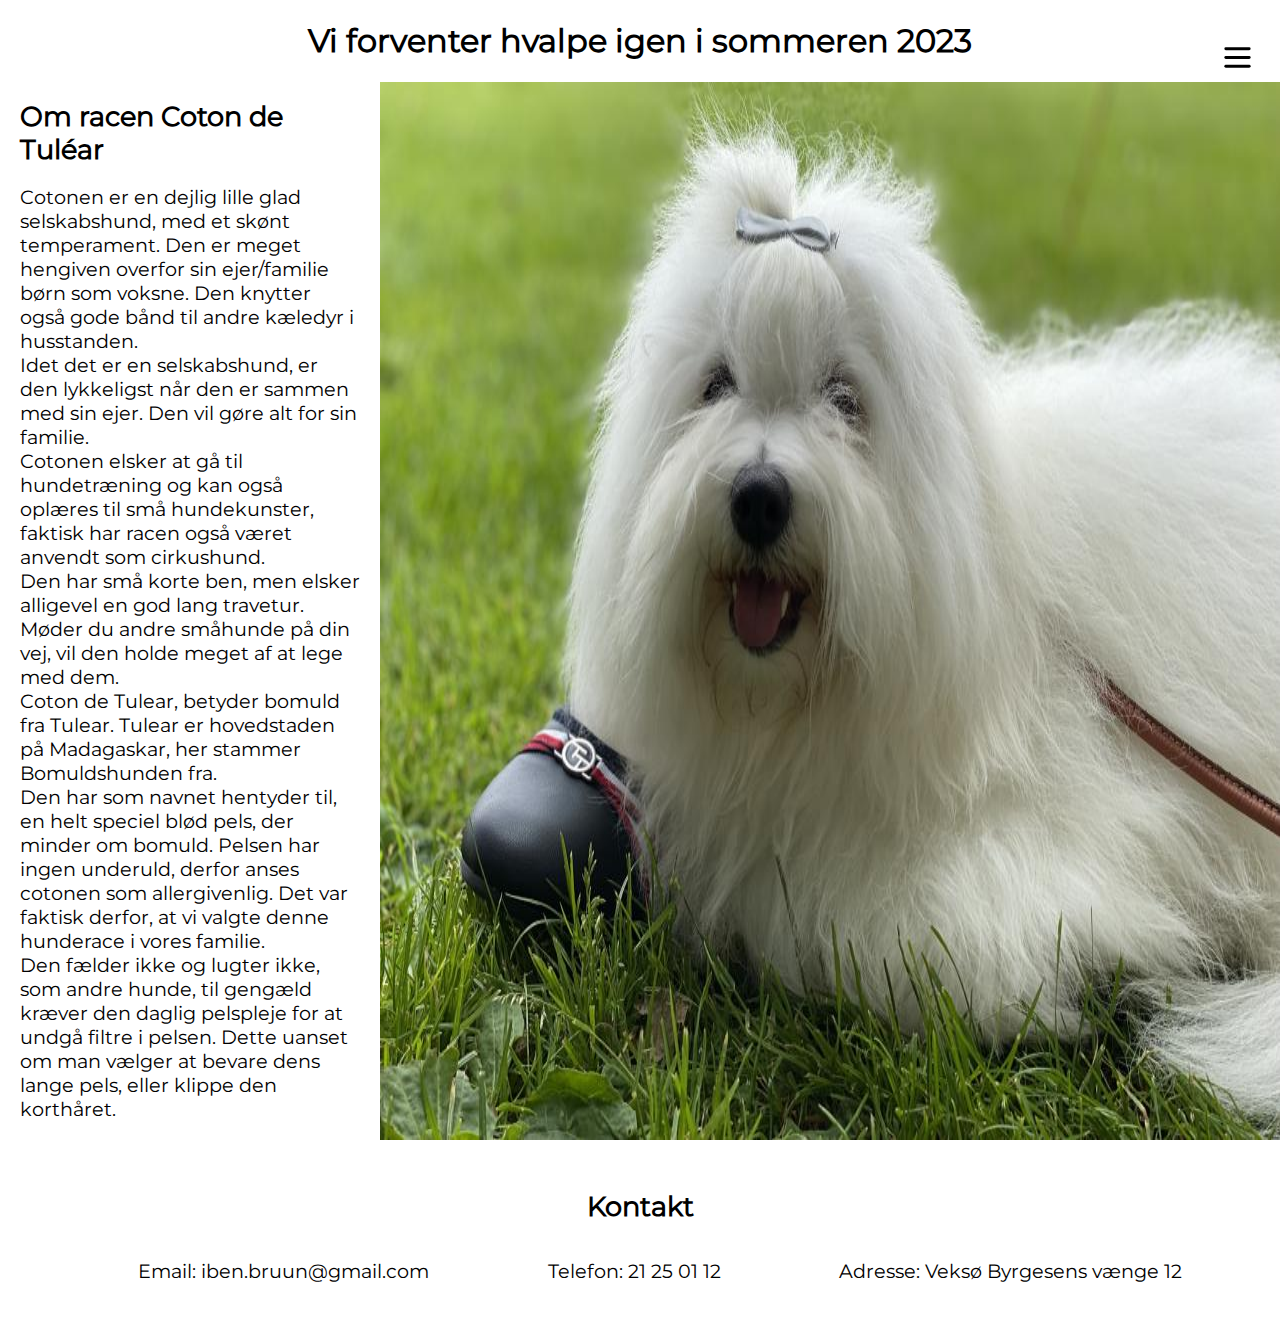
==== om-racen.html @ 96450599 "Fixed navbar" ====
<!DOCTYPE html>
<html lang="en">

<head>
    <meta charset="UTF-8">
    <meta http-equiv="X-UA-Compatible" content="IE=edge">
    <meta name="viewport" content="width=device-width, initial-scale=1.0">
    <title>Document</title>
    <link rel="stylesheet" href="styles.css">
</head>

<body>
    <header>


        <!-- burger svg -->
        <svg id="menu" viewBox="0 0 24 24" fill="none" xmlns="http://www.w3.org/2000/svg">
            <path d="M4 18L20 18" stroke="#000000" stroke-width="2" stroke-linecap="round" />
            <path d="M4 12L20 12" stroke="#000000" stroke-width="2" stroke-linecap="round" />
            <path d="M4 6L20 6" stroke="#000000" stroke-width="2" stroke-linecap="round" />
        </svg>
        <input type="checkbox" id="nav-toggle">
        <nav class="top-nav">

            <div>

                <!-- Logo no background svg -->
                <a href="index.html"><svg xmlns="http://www.w3.org/2000/svg" version="1.1"
                        xmlns:xlink="http://www.w3.org/1999/xlink" xmlns:svgjs="http://svgjs.dev/svgjs"
                        viewBox="0 0 1000 848">
                        <g transform="matrix(1,0,0,1,0.18654491443038523,0.3433218671902978)"><svg viewBox="0 0 291 247"
                                data-background-color="#ffadad" preserveAspectRatio="xMidYMid meet" height="848"
                                width="1000" xmlns="http://www.w3.org/2000/svg"
                                xmlns:xlink="http://www.w3.org/1999/xlink">
                                <g id="tight-bounds"
                                    transform="matrix(1,0,0,1,-0.05428457009924159,-0.09999940896702242)">
                                    <svg viewBox="0 0 291.10856453558506 247.2" height="247.2"
                                        width="291.10856453558506">
                                        <g><svg viewBox="0 0 291.10856453558506 247.2" height="247.2"
                                                width="291.10856453558506">
                                                <g><svg viewBox="0 0 291.10856453558506 247.2" height="247.2"
                                                        width="291.10856453558506">
                                                        <g id="textblocktransform"><svg
                                                                viewBox="0 0 291.10856453558506 247.2" height="247.2"
                                                                width="291.10856453558506" id="textblock">
                                                                <g><svg viewBox="0 0 291.10856453558506 247.2"
                                                                        height="247.2" width="291.10856453558506">
                                                                        <g transform="matrix(1,0,0,1,0,0)"><svg
                                                                                width="291.10856453558506"
                                                                                viewBox="1.7999999523162842 -34.79999923706055 195.9499969482422 159.5500030517578"
                                                                                height="247.2"
                                                                                data-palette-color="#614a4a"><svg></svg><svg></svg><svg></svg><svg></svg>
                                                                                <g class="undefined-text-0"
                                                                                    data-fill-palette-color="primary"
                                                                                    id="text-0">
                                                                                    <path
                                                                                        xmlns="http://www.w3.org/2000/svg"
                                                                                        d="M24.35-34.45c1.167 0.133 1.75 0.733 1.75 1.8v0c0 0.6-0.167 1.057-0.5 1.37-0.333 0.32-0.8 0.463-1.4 0.43v0c-3.033-0.233-5.75-0.367-8.15-0.4v0c-0.267 3.1-0.483 7.583-0.65 13.45v0l-0.05 1.05c-0.233 6.8-0.35 11.85-0.35 15.15v0c0 0.767-0.157 1.31-0.47 1.63-0.32 0.313-0.847 0.47-1.58 0.47v0c-0.767 0-1.3-0.183-1.6-0.55-0.3-0.367-0.45-1.033-0.45-2v0c0-1.033 0.05-2.877 0.15-5.53 0.1-2.647 0.183-4.72 0.25-6.22v0l0.15-2.9 0.7-14.55c-2.567 0.067-5.367 0.25-8.4 0.55v0c-0.6 0.067-1.073-0.06-1.42-0.38-0.353-0.313-0.53-0.787-0.53-1.42v0c0-1.033 0.5-1.6 1.5-1.7v0c3.667-0.4 7.367-0.6 11.1-0.6v0c4.633 0 7.95 0.117 9.95 0.35zM54.65-3.25c0.467 0.067 0.817 0.2 1.05 0.4 0.233 0.2 0.35 0.567 0.35 1.1v0c0 0.5-0.123 0.9-0.37 1.2-0.253 0.3-0.597 0.45-1.03 0.45v0c-1.367 0-2.373-0.217-3.02-0.65-0.653-0.433-1.213-1.25-1.68-2.45v0c-1.5 2.433-4.167 3.65-8 3.65v0c-2.7 0-4.883-0.6-6.55-1.8-1.667-1.2-2.857-2.727-3.57-4.58-0.72-1.847-1.08-3.803-1.08-5.87v0c0-2.233 0.45-4.333 1.35-6.3 0.9-1.967 2.227-3.55 3.98-4.75 1.747-1.2 3.837-1.8 6.27-1.8v0c1.667 0 3.117 0.333 4.35 1 1.233 0.667 2.2 1.6 2.9 2.8v0l0.2-1.65c0.067-1.233 0.633-1.85 1.7-1.85v0c0.667 0 1.177 0.157 1.53 0.47 0.347 0.32 0.487 0.697 0.42 1.13v0l-0.15 1.25c-0.233 1.4-0.4 2.85-0.5 4.35v0c-0.1 1.267-0.15 2.967-0.15 5.1v0 3.45c0 1.433 0.043 2.49 0.13 3.17 0.08 0.687 0.253 1.213 0.52 1.58 0.267 0.367 0.717 0.567 1.35 0.6zM48.85-8.65c0.033-1.567 0.05-3.583 0.05-6.05v0c0-1.633-0.35-2.96-1.05-3.98-0.7-1.013-1.55-1.737-2.55-2.17-1-0.433-1.95-0.65-2.85-0.65v0c-1.767 0-3.24 0.5-4.42 1.5-1.187 1-2.053 2.25-2.6 3.75-0.553 1.5-0.83 2.983-0.83 4.45v0c0 2.333 0.577 4.423 1.73 6.27 1.147 1.853 3.037 2.78 5.67 2.78v0c1.967 0 3.593-0.51 4.88-1.53 1.28-1.013 1.937-2.47 1.97-4.37zM74.9-25.45c5.633 0 8.45 3.983 8.45 11.95v0 11.7c0 1.167-0.617 1.75-1.85 1.75v0c-1.333 0-2-0.567-2-1.7v0-11.8c0-2.933-0.333-5.093-1-6.48-0.667-1.38-1.867-2.07-3.6-2.07v0c-1.833 0-3.333 0.7-4.5 2.1-1.167 1.4-1.983 3.233-2.45 5.5v0c-0.3 1.533-0.45 3.417-0.45 5.65v0l0.05 7.4c0 0.467-0.167 0.823-0.5 1.07-0.333 0.253-0.783 0.38-1.35 0.38v0c-0.633 0-1.117-0.133-1.45-0.4-0.333-0.267-0.5-0.617-0.5-1.05v0c0-2.967-0.067-6.583-0.2-10.85v0c-0.1-2.467-0.15-4.65-0.15-6.55v0c0-0.833-0.09-1.493-0.27-1.98-0.187-0.48-0.547-1.153-1.08-2.02v0c-0.133-0.2-0.2-0.433-0.2-0.7v0c0-0.4 0.223-0.777 0.67-1.13 0.453-0.347 0.897-0.52 1.33-0.52v0c0.433 0 0.883 0.317 1.35 0.95v0c0.367 0.533 0.707 1.173 1.02 1.92 0.32 0.753 0.48 1.463 0.48 2.13v0 0.55c0.6-1.667 1.567-3.05 2.9-4.15 1.333-1.1 3.1-1.65 5.3-1.65zM104.5-8.15c0.6 0 1.027 0.14 1.28 0.42 0.247 0.287 0.37 0.797 0.37 1.53v0c0 1.733-0.573 3.2-1.72 4.4-1.153 1.2-2.63 1.8-4.43 1.8v0c-2.5 0-4.29-1.1-5.37-3.3-1.087-2.2-1.63-5.617-1.63-10.25v0c0-1.733 0.083-3.717 0.25-5.95v0c-0.367-0.033-1.4-0.117-3.1-0.25v0c-1-0.1-1.5-0.65-1.5-1.65v0c0-1 0.483-1.5 1.45-1.5v0c0.267 0 0.833 0.033 1.7 0.1v0c0.733 0.067 1.3 0.1 1.7 0.1v0c0.233-2.467 0.633-5.567 1.2-9.3v0c0.067-0.5 0.243-0.877 0.53-1.13 0.28-0.247 0.737-0.37 1.37-0.37v0c0.633 0 1.133 0.167 1.5 0.5 0.367 0.333 0.517 0.75 0.45 1.25v0l-0.25 1.65c-0.5 3.867-0.817 6.4-0.95 7.6v0l4 0.1c0.5 0 0.877 0.1 1.13 0.3 0.247 0.2 0.37 0.55 0.37 1.05v0c0 0.633-0.123 1.057-0.37 1.27-0.253 0.22-0.73 0.347-1.43 0.38v0c-1.033 0.033-2.367 0.05-4 0.05v0c-0.167 2.1-0.25 4.033-0.25 5.8v0c0 3.233 0.26 5.767 0.78 7.6 0.513 1.833 1.453 2.75 2.82 2.75v0c0.733 0 1.317-0.283 1.75-0.85 0.433-0.567 0.683-1.417 0.75-2.55v0c0.033-0.533 0.143-0.927 0.33-1.18 0.18-0.247 0.603-0.37 1.27-0.37zM124.7 0.2c-2.733 0-5.09-0.593-7.07-1.78-1.987-1.18-3.487-2.747-4.5-4.7-1.02-1.947-1.53-4.07-1.53-6.37v0c0-2.367 0.533-4.543 1.6-6.53 1.067-1.98 2.583-3.553 4.55-4.72 1.967-1.167 4.233-1.75 6.8-1.75v0c2.267 0 4.3 0.457 6.1 1.37 1.8 0.92 3.2 2.197 4.2 3.83 1 1.633 1.5 3.5 1.5 5.6v0c0 1-0.117 1.707-0.35 2.12-0.233 0.42-0.817 0.647-1.75 0.68v0l-19.05 0.4c0 1.267 0.383 2.567 1.15 3.9 0.767 1.333 1.86 2.45 3.28 3.35 1.413 0.9 3.053 1.35 4.92 1.35v0c1.4 0 2.6-0.21 3.6-0.63 1-0.413 1.783-0.887 2.35-1.42 0.567-0.533 1.25-1.283 2.05-2.25v0c0.233-0.3 0.6-0.45 1.1-0.45v0c0.433 0 0.843 0.167 1.23 0.5 0.38 0.333 0.57 0.717 0.57 1.15v0c0 0.333-0.133 0.683-0.4 1.05v0c-1.067 1.467-2.357 2.717-3.87 3.75-1.52 1.033-3.68 1.55-6.48 1.55zM115.2-14.65l17.4-0.45c0.333 0 0.5-0.233 0.5-0.7v0c0-2-0.8-3.627-2.4-4.88-1.6-1.247-3.617-1.87-6.05-1.87v0c-1.833 0-3.467 0.467-4.9 1.4-1.433 0.933-2.55 2.033-3.35 3.3-0.8 1.267-1.2 2.333-1.2 3.2z"
                                                                                        fill="#614a4a"
                                                                                        fill-rule="nonzero"
                                                                                        stroke="none" stroke-width="1"
                                                                                        stroke-linecap="butt"
                                                                                        stroke-linejoin="miter"
                                                                                        stroke-miterlimit="10"
                                                                                        stroke-dasharray=""
                                                                                        stroke-dashoffset="0"
                                                                                        font-family="none"
                                                                                        font-weight="none"
                                                                                        font-size="none"
                                                                                        text-anchor="none"
                                                                                        style="mix-blend-mode: normal"
                                                                                        data-fill-palette-color="primary"
                                                                                        opacity="1"></path>
                                                                                    <path
                                                                                        xmlns="http://www.w3.org/2000/svg"
                                                                                        d="M2.15 39.6c0-0.533 0.143-0.977 0.43-1.33 0.28-0.347 0.72-0.503 1.32-0.47v0h0.7c0.467-4.633 0.7-9.783 0.7-15.45v0c0-4.567-0.033-8.183-0.1-10.85v0l-0.55 0.15c-0.4 0.067-0.74-0.017-1.02-0.25-0.287-0.233-0.43-0.6-0.43-1.1v0c0-0.533 0.177-0.977 0.53-1.33 0.347-0.347 0.953-0.703 1.82-1.07v0c2.833-1.2 5.933-1.8 9.3-1.8v0c2.5 0 4.767 0.383 6.8 1.15 2.033 0.767 3.643 1.873 4.83 3.32 1.18 1.453 1.77 3.18 1.77 5.18v0c0 2.067-0.84 3.833-2.52 5.3-1.687 1.467-3.863 2.383-6.53 2.75v0c2.633 0.433 4.717 1.44 6.25 3.02 1.533 1.587 2.3 3.363 2.3 5.33v0c0 2.1-0.617 3.873-1.85 5.32-1.233 1.453-2.883 2.52-4.95 3.2-2.067 0.687-4.317 0.98-6.75 0.88v0l-3.5-0.15-2.6-0.05c-0.233 0.833-0.817 1.25-1.75 1.25v0c-1.1 0-1.767-0.467-2-1.4v0l-0.65-0.05c-1.033-0.067-1.55-0.583-1.55-1.55zM8.35 38c2.533 0.067 4.417 0.1 5.65 0.1v0c3.3 0 5.783-0.467 7.45-1.4 1.667-0.933 2.5-2.45 2.5-4.55v0c0-2.333-0.967-3.993-2.9-4.98-1.933-0.98-4.65-1.553-8.15-1.72v0c-0.733-0.033-1.307-0.16-1.72-0.38-0.42-0.213-0.63-0.67-0.63-1.37v0c0-0.7 0.21-1.167 0.63-1.4 0.413-0.233 0.953-0.367 1.62-0.4v0c2.2-0.133 4.083-0.333 5.65-0.6 1.567-0.267 2.95-0.833 4.15-1.7 1.2-0.867 1.8-2.15 1.8-3.85v0c0-2.067-0.857-3.633-2.57-4.7-1.72-1.067-4.047-1.6-6.98-1.6v0c-0.867 0-1.85 0.067-2.95 0.2-1.1 0.133-2.05 0.317-2.85 0.55v0c0.067 3.1 0.1 7.133 0.1 12.1v0c0 5.267-0.267 10.5-0.8 15.7zM46.35 15.75c2.133 0 3.8 0.673 5 2.02 1.2 1.353 1.8 2.997 1.8 4.93v0c0 1.833-0.55 3.273-1.65 4.32-1.1 1.053-2.517 1.58-4.25 1.58v0c-0.667 0-1.14-0.1-1.42-0.3-0.287-0.2-0.43-0.567-0.43-1.1v0c0-0.867 0.417-1.317 1.25-1.35v0c2.167-0.2 3.25-1.267 3.25-3.2v0c0-1.033-0.283-1.917-0.85-2.65-0.567-0.733-1.483-1.1-2.75-1.1v0c-1.333 0-2.49 0.567-3.47 1.7-0.987 1.133-1.763 2.54-2.33 4.22-0.567 1.687-0.9 3.347-1 4.98v0c-0.2 3.067-0.3 5.967-0.3 8.7v0c0 1.367-0.123 2.267-0.37 2.7-0.253 0.433-0.747 0.65-1.48 0.65v0c-0.733 0-1.24-0.177-1.52-0.53-0.287-0.347-0.43-0.953-0.43-1.82v0l-0.05-9.55c0-2.2-0.167-5.1-0.5-8.7v0c-0.2-2.1-0.317-3.6-0.35-4.5v0c-0.033-0.533 0.117-0.943 0.45-1.23 0.333-0.28 0.8-0.42 1.4-0.42v0c1.033 0 1.583 0.5 1.65 1.5v0c0.2 2.1 0.317 4.15 0.35 6.15v0c0.567-2.2 1.55-3.917 2.95-5.15 1.4-1.233 3.083-1.85 5.05-1.85zM79.1 35.95c0 0.633 0.077 1.167 0.23 1.6 0.147 0.433 0.337 0.84 0.57 1.22 0.233 0.387 0.35 0.647 0.35 0.78v0c0 0.367-0.183 0.717-0.55 1.05-0.367 0.333-0.717 0.5-1.05 0.5v0c-0.667 0-1.257-0.417-1.77-1.25-0.52-0.833-0.78-1.633-0.78-2.4v0-0.7c-0.7 1.533-1.773 2.7-3.22 3.5-1.453 0.8-3.113 1.2-4.98 1.2v0c-2.833 0-4.95-0.967-6.35-2.9-1.4-1.933-2.1-4.75-2.1-8.45v0-12.35c0-0.433 0.177-0.783 0.53-1.05 0.347-0.267 0.787-0.4 1.32-0.4v0c0.567 0 1.033 0.133 1.4 0.4 0.367 0.267 0.55 0.617 0.55 1.05v0 12.45c0 2.8 0.4 4.85 1.2 6.15 0.8 1.3 2.083 1.95 3.85 1.95v0c4.5 0 6.75-4.083 6.75-12.25v0-8.35c0-0.533 0.167-0.95 0.5-1.25 0.333-0.3 0.783-0.45 1.35-0.45v0c0.6 0 1.083 0.15 1.45 0.45 0.367 0.3 0.55 0.717 0.55 1.25v0zM106.45 35.95c0 0.633 0.073 1.167 0.22 1.6 0.153 0.433 0.347 0.84 0.58 1.22 0.233 0.387 0.35 0.647 0.35 0.78v0c0 0.367-0.183 0.717-0.55 1.05-0.367 0.333-0.717 0.5-1.05 0.5v0c-0.667 0-1.26-0.417-1.78-1.25-0.513-0.833-0.77-1.633-0.77-2.4v0-0.7c-0.7 1.533-1.777 2.7-3.23 3.5-1.447 0.8-3.103 1.2-4.97 1.2v0c-2.833 0-4.95-0.967-6.35-2.9-1.4-1.933-2.1-4.75-2.1-8.45v0-12.35c0-0.433 0.177-0.783 0.53-1.05 0.347-0.267 0.787-0.4 1.32-0.4v0c0.567 0 1.033 0.133 1.4 0.4 0.367 0.267 0.55 0.617 0.55 1.05v0 12.45c0 2.8 0.4 4.85 1.2 6.15 0.8 1.3 2.083 1.95 3.85 1.95v0c4.5 0 6.75-4.083 6.75-12.25v0-8.35c0-0.533 0.167-0.95 0.5-1.25 0.333-0.3 0.783-0.45 1.35-0.45v0c0.6 0 1.083 0.15 1.45 0.45 0.367 0.3 0.55 0.717 0.55 1.25v0zM126.75 16c5.633 0 8.45 3.983 8.45 11.95v0 11.7c0 1.167-0.617 1.75-1.85 1.75v0c-1.333 0-2-0.567-2-1.7v0-11.8c0-2.933-0.333-5.093-1-6.48-0.667-1.38-1.867-2.07-3.6-2.07v0c-1.833 0-3.333 0.7-4.5 2.1-1.167 1.4-1.983 3.233-2.45 5.5v0c-0.3 1.533-0.45 3.417-0.45 5.65v0l0.05 7.4c0 0.467-0.167 0.823-0.5 1.07-0.333 0.253-0.783 0.38-1.35 0.38v0c-0.633 0-1.117-0.133-1.45-0.4-0.333-0.267-0.5-0.617-0.5-1.05v0c0-2.967-0.067-6.583-0.2-10.85v0c-0.1-2.467-0.15-4.65-0.15-6.55v0c0-0.833-0.093-1.493-0.28-1.98-0.18-0.48-0.537-1.153-1.07-2.02v0c-0.133-0.2-0.2-0.433-0.2-0.7v0c0-0.4 0.227-0.777 0.68-1.13 0.447-0.347 0.887-0.52 1.32-0.52v0c0.433 0 0.883 0.317 1.35 0.95v0c0.367 0.533 0.707 1.173 1.02 1.92 0.32 0.753 0.48 1.463 0.48 2.13v0 0.55c0.6-1.667 1.567-3.05 2.9-4.15 1.333-1.1 3.1-1.65 5.3-1.65zM144 17.55c-0.433 0-0.79-0.11-1.07-0.33-0.287-0.213-0.43-0.503-0.43-0.87v0c0-1.7 0.017-3.05 0.05-4.05v0l0.05-5.6c0-0.267 0.143-0.493 0.43-0.68 0.28-0.18 0.637-0.27 1.07-0.27v0c0.467 0 0.843 0.09 1.13 0.27 0.28 0.187 0.42 0.413 0.42 0.68v0l-0.05 9.75c0 0.333-0.15 0.6-0.45 0.8-0.3 0.2-0.683 0.3-1.15 0.3zM161.85 41.7c-2.267 0-4.2-0.56-5.8-1.68-1.6-1.113-2.85-2.537-3.75-4.27v0c-0.233-0.467-0.35-0.783-0.35-0.95v0c0-0.467 0.21-0.877 0.63-1.23 0.413-0.347 0.87-0.52 1.37-0.52v0c0.333 0 0.593 0.09 0.78 0.27 0.18 0.187 0.437 0.513 0.77 0.98v0c0.833 1.267 1.717 2.273 2.65 3.02 0.933 0.753 2.167 1.13 3.7 1.13v0c1.433 0 2.627-0.35 3.58-1.05 0.947-0.7 1.42-1.583 1.42-2.65v0c0-0.767-0.257-1.417-0.77-1.95-0.52-0.533-1.153-0.967-1.9-1.3-0.753-0.333-1.83-0.75-3.23-1.25v0c-1.767-0.633-3.19-1.21-4.27-1.73-1.087-0.513-2.013-1.247-2.78-2.2-0.767-0.947-1.15-2.153-1.15-3.62v0c0-1.3 0.36-2.51 1.08-3.63 0.713-1.113 1.737-2.003 3.07-2.67 1.333-0.667 2.867-1 4.6-1v0c1.733 0 3.267 0.333 4.6 1 1.333 0.667 2.367 1.55 3.1 2.65 0.733 1.1 1.1 2.317 1.1 3.65v0c0 0.667-0.123 1.15-0.37 1.45-0.253 0.3-0.697 0.45-1.33 0.45v0c-0.667 0-1.107-0.127-1.32-0.38-0.22-0.247-0.347-0.57-0.38-0.97v0c-0.133-1.567-0.683-2.727-1.65-3.48-0.967-0.747-2.217-1.12-3.75-1.12v0c-1.8 0-3.073 0.423-3.82 1.27-0.753 0.853-1.13 1.763-1.13 2.73v0c0 1.133 0.493 2.007 1.48 2.62 0.98 0.62 2.503 1.297 4.57 2.03v0c1.767 0.633 3.183 1.217 4.25 1.75 1.067 0.533 1.977 1.267 2.73 2.2 0.747 0.933 1.12 2.1 1.12 3.5v0c0 2.167-0.85 3.867-2.55 5.1-1.7 1.233-3.8 1.85-6.3 1.85z"
                                                                                        fill="#614a4a"
                                                                                        fill-rule="nonzero"
                                                                                        stroke="none" stroke-width="1"
                                                                                        stroke-linecap="butt"
                                                                                        stroke-linejoin="miter"
                                                                                        stroke-miterlimit="10"
                                                                                        stroke-dasharray=""
                                                                                        stroke-dashoffset="0"
                                                                                        font-family="none"
                                                                                        font-weight="none"
                                                                                        font-size="none"
                                                                                        text-anchor="none"
                                                                                        style="mix-blend-mode: normal"
                                                                                        data-fill-palette-color="primary"
                                                                                        opacity="1"></path>
                                                                                    <path
                                                                                        xmlns="http://www.w3.org/2000/svg"
                                                                                        d="M14.6 82.85c-2.433 0-4.517-0.493-6.25-1.48-1.733-0.98-3.043-2.297-3.93-3.95-0.88-1.647-1.32-3.437-1.32-5.37v0c0-0.6 0.143-1.067 0.43-1.4 0.28-0.333 0.77-0.5 1.47-0.5v0c1.3 0 1.95 0.55 1.95 1.65v0c0 1.567 0.35 2.917 1.05 4.05 0.7 1.133 1.633 2 2.8 2.6 1.167 0.6 2.433 0.9 3.8 0.9v0c2 0 3.643-0.467 4.93-1.4 1.28-0.933 1.92-2.283 1.92-4.05v0c0-1.3-0.35-2.377-1.05-3.23-0.7-0.847-1.617-1.53-2.75-2.05-1.133-0.513-2.583-1.037-4.35-1.57v0c-1.9-0.533-3.517-1.093-4.85-1.68-1.333-0.58-2.573-1.52-3.72-2.82-1.153-1.3-1.73-3.017-1.73-5.15v0c0-1.9 0.5-3.6 1.5-5.1 1-1.5 2.333-2.667 4-3.5 1.667-0.833 3.5-1.25 5.5-1.25v0c2.067 0 3.943 0.45 5.63 1.35 1.68 0.9 2.997 2.083 3.95 3.55 0.947 1.467 1.42 3.017 1.42 4.65v0c0 0.733-0.14 1.25-0.42 1.55-0.287 0.3-0.763 0.45-1.43 0.45v0c-0.767 0-1.283-0.15-1.55-0.45-0.267-0.3-0.4-0.717-0.4-1.25v0c0-1.767-0.667-3.267-2-4.5-1.333-1.233-3.067-1.85-5.2-1.85v0c-2.133 0-3.857 0.607-5.17 1.82-1.32 1.22-1.98 2.747-1.98 4.58v0c0 1.233 0.36 2.24 1.08 3.02 0.713 0.787 1.613 1.397 2.7 1.83 1.08 0.433 2.62 0.95 4.62 1.55v0c1.7 0.533 3.243 1.123 4.63 1.77 1.38 0.653 2.62 1.663 3.72 3.03 1.1 1.367 1.65 3.1 1.65 5.2v0c0 1.8-0.457 3.383-1.37 4.75-0.92 1.367-2.187 2.417-3.8 3.15-1.62 0.733-3.447 1.1-5.48 1.1zM56.15 57.35c2.967 0 5.05 0.983 6.25 2.95 1.2 1.967 1.8 4.717 1.8 8.25v0c0 5.6-0.017 9.85-0.05 12.75v0c0 0.467-0.16 0.85-0.48 1.15-0.313 0.3-0.753 0.45-1.32 0.45v0c-0.6 0-1.057-0.15-1.37-0.45-0.32-0.3-0.48-0.717-0.48-1.25v0-12.35c0-3-0.323-5.167-0.97-6.5-0.653-1.333-1.863-2-3.63-2v0c-1.667 0-2.9 0.933-3.7 2.8-0.8 1.867-1.217 4.067-1.25 6.6v0 3.85 7.6c0 1.067-0.617 1.6-1.85 1.6v0c-1.3 0-1.95-0.567-1.95-1.7v0l0.05-9.05v-2.3c-0.033-2.367-0.507-4.493-1.42-6.38-0.92-1.88-2.18-2.82-3.78-2.82v0c-1.233 0-2.257 0.607-3.07 1.82-0.82 1.22-1.497 3.163-2.03 5.83v0c-0.3 1.6-0.45 3.917-0.45 6.95v0 3.3 2.9c0 0.467-0.183 0.823-0.55 1.07-0.367 0.253-0.8 0.38-1.3 0.38v0c-0.567-0.033-1.007-0.177-1.32-0.43-0.32-0.247-0.48-0.603-0.48-1.07v0c0-3.367-0.033-8.75-0.1-16.15v0-1.9c-0.033-0.833-0.133-1.433-0.3-1.8-0.167-0.367-0.4-0.7-0.7-1v0c-0.067-0.067-0.173-0.167-0.32-0.3-0.153-0.133-0.23-0.3-0.23-0.5v0c0-0.5 0.183-0.917 0.55-1.25 0.367-0.333 0.783-0.5 1.25-0.5v0c0.233 0 0.51 0.123 0.83 0.37 0.313 0.253 0.587 0.547 0.82 0.88v0c0.367 0.5 0.627 1 0.78 1.5 0.147 0.5 0.22 1.1 0.22 1.8v0 0.85c0.567-1.9 1.417-3.343 2.55-4.33 1.133-0.98 2.483-1.47 4.05-1.47v0c3.433 0 5.683 1.933 6.75 5.8v0c0.5-1.933 1.367-3.41 2.6-4.43 1.233-1.013 2.767-1.52 4.6-1.52zM90.95 77.4c0 0.633 0.073 1.167 0.22 1.6 0.153 0.433 0.347 0.84 0.58 1.22 0.233 0.387 0.35 0.647 0.35 0.78v0c0 0.367-0.183 0.717-0.55 1.05-0.367 0.333-0.717 0.5-1.05 0.5v0c-0.667 0-1.26-0.417-1.78-1.25-0.513-0.833-0.77-1.633-0.77-2.4v0-0.7c-0.7 1.533-1.777 2.7-3.23 3.5-1.447 0.8-3.103 1.2-4.97 1.2v0c-2.833 0-4.95-0.967-6.35-2.9-1.4-1.933-2.1-4.75-2.1-8.45v0-12.35c0-0.433 0.177-0.783 0.53-1.05 0.347-0.267 0.787-0.4 1.32-0.4v0c0.567 0 1.033 0.133 1.4 0.4 0.367 0.267 0.55 0.617 0.55 1.05v0 12.45c0 2.8 0.4 4.85 1.2 6.15 0.8 1.3 2.083 1.95 3.85 1.95v0c4.5 0 6.75-4.083 6.75-12.25v0-8.35c0-0.533 0.167-0.95 0.5-1.25 0.333-0.3 0.783-0.45 1.35-0.45v0c0.6 0 1.083 0.15 1.45 0.45 0.367 0.3 0.55 0.717 0.55 1.25v0zM101.95 83.15c-0.533 0-0.983-0.133-1.35-0.4-0.367-0.267-0.55-0.6-0.55-1v0-35.35c0-0.533 0.167-0.95 0.5-1.25 0.333-0.3 0.8-0.45 1.4-0.45v0c0.6 0 1.077 0.143 1.43 0.43 0.347 0.28 0.52 0.703 0.52 1.27v0l-0.1 17.7 3.65-2.05c5.033-2.833 8.367-4.75 10-5.75v0c0.5-0.3 0.883-0.45 1.15-0.45v0c0.467 0 0.873 0.24 1.22 0.72 0.353 0.487 0.53 1.013 0.53 1.58v0c0 0.367-0.367 0.767-1.1 1.2v0l-15.4 9.15 15.6 11.1c0.333 0.267 0.5 0.633 0.5 1.1v0c0 0.5-0.21 0.957-0.63 1.37-0.413 0.42-0.837 0.63-1.27 0.63v0c-0.4 0-0.9-0.183-1.5-0.55v0l-5.15-3.6c-2.433-1.8-4.95-3.583-7.55-5.35v0l-0.05 8.5c0 0.433-0.177 0.783-0.53 1.05-0.347 0.267-0.787 0.4-1.32 0.4zM128.5 83.15c-0.533 0-0.983-0.133-1.35-0.4-0.367-0.267-0.55-0.6-0.55-1v0-35.35c0-0.533 0.167-0.95 0.5-1.25 0.333-0.3 0.8-0.45 1.4-0.45v0c0.6 0 1.073 0.143 1.42 0.43 0.353 0.28 0.53 0.703 0.53 1.27v0l-0.1 17.7 3.65-2.05c5.033-2.833 8.367-4.75 10-5.75v0c0.5-0.3 0.883-0.45 1.15-0.45v0c0.467 0 0.877 0.24 1.23 0.72 0.347 0.487 0.52 1.013 0.52 1.58v0c0 0.367-0.367 0.767-1.1 1.2v0l-15.4 9.15 15.6 11.1c0.333 0.267 0.5 0.633 0.5 1.1v0c0 0.5-0.207 0.957-0.62 1.37-0.42 0.42-0.847 0.63-1.28 0.63v0c-0.4 0-0.9-0.183-1.5-0.55v0l-5.15-3.6c-2.433-1.8-4.95-3.583-7.55-5.35v0l-0.05 8.5c0 0.433-0.177 0.783-0.53 1.05-0.347 0.267-0.787 0.4-1.32 0.4zM164.45 83.1c-2.733 0-5.09-0.593-7.07-1.78-1.987-1.18-3.487-2.747-4.5-4.7-1.02-1.947-1.53-4.07-1.53-6.37v0c0-2.367 0.533-4.543 1.6-6.53 1.067-1.98 2.583-3.553 4.55-4.72 1.967-1.167 4.233-1.75 6.8-1.75v0c2.267 0 4.3 0.457 6.1 1.37 1.8 0.92 3.2 2.197 4.2 3.83 1 1.633 1.5 3.5 1.5 5.6v0c0 1-0.117 1.707-0.35 2.12-0.233 0.42-0.817 0.647-1.75 0.68v0l-19.05 0.4c0 1.267 0.383 2.567 1.15 3.9 0.767 1.333 1.86 2.45 3.28 3.35 1.413 0.9 3.053 1.35 4.92 1.35v0c1.4 0 2.6-0.21 3.6-0.63 1-0.413 1.783-0.887 2.35-1.42 0.567-0.533 1.25-1.283 2.05-2.25v0c0.233-0.3 0.6-0.45 1.1-0.45v0c0.433 0 0.843 0.167 1.23 0.5 0.38 0.333 0.57 0.717 0.57 1.15v0c0 0.333-0.133 0.683-0.4 1.05v0c-1.067 1.467-2.36 2.717-3.88 3.75-1.513 1.033-3.67 1.55-6.47 1.55zM154.95 68.25l17.4-0.45c0.333 0 0.5-0.233 0.5-0.7v0c0-2-0.8-3.627-2.4-4.88-1.6-1.247-3.617-1.87-6.05-1.87v0c-1.833 0-3.467 0.467-4.9 1.4-1.433 0.933-2.55 2.033-3.35 3.3-0.8 1.267-1.2 2.333-1.2 3.2z"
                                                                                        fill="#614a4a"
                                                                                        fill-rule="nonzero"
                                                                                        stroke="none" stroke-width="1"
                                                                                        stroke-linecap="butt"
                                                                                        stroke-linejoin="miter"
                                                                                        stroke-miterlimit="10"
                                                                                        stroke-dasharray=""
                                                                                        stroke-dashoffset="0"
                                                                                        font-family="none"
                                                                                        font-weight="none"
                                                                                        font-size="none"
                                                                                        text-anchor="none"
                                                                                        style="mix-blend-mode: normal"
                                                                                        data-fill-palette-color="primary"
                                                                                        opacity="1"></path>
                                                                                    <path
                                                                                        xmlns="http://www.w3.org/2000/svg"
                                                                                        d="M32 110.2c1.333 0 2 0.633 2 1.9v0c0 2.267-0.607 4.34-1.82 6.22-1.22 1.887-2.953 3.387-5.2 4.5-2.253 1.12-4.88 1.68-7.88 1.68v0c-2.933 0-5.667-0.617-8.2-1.85-2.533-1.233-4.567-3.117-6.1-5.65-1.533-2.533-2.3-5.667-2.3-9.4v0c0-3.633 0.743-6.893 2.23-9.78 1.48-2.88 3.48-5.12 6-6.72 2.513-1.6 5.237-2.4 8.17-2.4v0c2.033 0 3.867 0.383 5.5 1.15 1.633 0.767 3 1.85 4.1 3.25v0l-0.05-2.45c0-0.533 0.16-0.95 0.48-1.25 0.313-0.3 0.787-0.45 1.42-0.45v0c1.2 0 1.8 0.617 1.8 1.85v0 5.6c0 1.5-0.6 2.25-1.8 2.25v0c-0.433 0-0.8-0.083-1.1-0.25-0.3-0.167-0.583-0.433-0.85-0.8v0c-2.633-3.567-5.8-5.35-9.5-5.35v0c-2.267 0-4.367 0.673-6.3 2.02-1.933 1.353-3.457 3.203-4.57 5.55-1.12 2.353-1.68 4.997-1.68 7.93v0c0 2.9 0.623 5.34 1.87 7.32 1.253 1.987 2.873 3.463 4.86 4.43 1.98 0.967 4.087 1.45 6.32 1.45v0c1.8 0 3.517-0.317 5.15-0.95 1.633-0.633 2.967-1.61 4-2.93 1.033-1.313 1.55-2.97 1.55-4.97v0c0-0.6 0.167-1.067 0.5-1.4 0.333-0.333 0.8-0.5 1.4-0.5zM50.6 124.4c-3.767 0-6.89-1-9.37-3-2.487-2-3.73-5.133-3.73-9.4v0c0-2.667 0.51-5.01 1.53-7.03 1.013-2.013 2.487-3.587 4.42-4.72 1.933-1.133 4.217-1.7 6.85-1.7v0c2.533 0 4.81 0.523 6.83 1.57 2.013 1.053 3.597 2.587 4.75 4.6 1.147 2.02 1.72 4.43 1.72 7.23v0c0 4.067-1.19 7.157-3.57 9.27-2.387 2.12-5.53 3.18-9.43 3.18zM50.5 121.25c2.667 0 4.877-0.793 6.63-2.38 1.747-1.58 2.62-3.903 2.62-6.97v0c0-2-0.39-3.777-1.17-5.33-0.787-1.547-1.887-2.747-3.3-3.6-1.42-0.847-3.047-1.27-4.88-1.27v0c-2.733 0-4.923 0.933-6.57 2.8-1.653 1.867-2.48 4.333-2.48 7.4v0c0 3.233 0.883 5.6 2.65 7.1 1.767 1.5 3.933 2.25 6.5 2.25zM83.15 116.2c0.6 0 1.027 0.14 1.28 0.42 0.247 0.287 0.37 0.797 0.37 1.53v0c0 1.733-0.573 3.2-1.72 4.4-1.153 1.2-2.63 1.8-4.43 1.8v0c-2.5 0-4.29-1.1-5.37-3.3-1.087-2.2-1.63-5.617-1.63-10.25v0c0-1.733 0.083-3.717 0.25-5.95v0c-0.367-0.033-1.4-0.117-3.1-0.25v0c-1-0.1-1.5-0.65-1.5-1.65v0c0-1 0.483-1.5 1.45-1.5v0c0.267 0 0.833 0.033 1.7 0.1v0c0.733 0.067 1.3 0.1 1.7 0.1v0c0.233-2.467 0.633-5.567 1.2-9.3v0c0.067-0.5 0.243-0.877 0.53-1.13 0.28-0.247 0.737-0.37 1.37-0.37v0c0.633 0 1.133 0.167 1.5 0.5 0.367 0.333 0.517 0.75 0.45 1.25v0l-0.25 1.65c-0.5 3.867-0.817 6.4-0.95 7.6v0l4 0.1c0.5 0 0.877 0.1 1.13 0.3 0.247 0.2 0.37 0.55 0.37 1.05v0c0 0.633-0.123 1.057-0.37 1.27-0.253 0.22-0.73 0.347-1.43 0.38v0c-1.033 0.033-2.367 0.05-4 0.05v0c-0.167 2.1-0.25 4.033-0.25 5.8v0c0 3.233 0.26 5.767 0.78 7.6 0.513 1.833 1.453 2.75 2.82 2.75v0c0.733 0 1.317-0.283 1.75-0.85 0.433-0.567 0.683-1.417 0.75-2.55v0c0.033-0.533 0.143-0.927 0.33-1.18 0.18-0.247 0.603-0.37 1.27-0.37zM102.25 124.4c-3.767 0-6.89-1-9.37-3-2.487-2-3.73-5.133-3.73-9.4v0c0-2.667 0.51-5.01 1.53-7.03 1.013-2.013 2.487-3.587 4.42-4.72 1.933-1.133 4.217-1.7 6.85-1.7v0c2.533 0 4.81 0.523 6.83 1.57 2.013 1.053 3.597 2.587 4.75 4.6 1.147 2.02 1.72 4.43 1.72 7.23v0c0 4.067-1.19 7.157-3.57 9.27-2.387 2.12-5.53 3.18-9.43 3.18zM102.15 121.25c2.667 0 4.877-0.793 6.63-2.38 1.747-1.58 2.62-3.903 2.62-6.97v0c0-2-0.39-3.777-1.17-5.33-0.787-1.547-1.887-2.747-3.3-3.6-1.42-0.847-3.047-1.27-4.88-1.27v0c-2.733 0-4.923 0.933-6.57 2.8-1.653 1.867-2.48 4.333-2.48 7.4v0c0 3.233 0.883 5.6 2.65 7.1 1.767 1.5 3.933 2.25 6.5 2.25zM132.9 98.9c5.633 0 8.45 3.983 8.45 11.95v0 11.7c0 1.167-0.617 1.75-1.85 1.75v0c-1.333 0-2-0.567-2-1.7v0-11.8c0-2.933-0.333-5.093-1-6.48-0.667-1.38-1.867-2.07-3.6-2.07v0c-1.833 0-3.333 0.7-4.5 2.1-1.167 1.4-1.983 3.233-2.45 5.5v0c-0.3 1.533-0.45 3.417-0.45 5.65v0l0.05 7.4c0 0.467-0.167 0.823-0.5 1.07-0.333 0.253-0.783 0.38-1.35 0.38v0c-0.633 0-1.117-0.133-1.45-0.4-0.333-0.267-0.5-0.617-0.5-1.05v0c0-2.967-0.067-6.583-0.2-10.85v0c-0.1-2.467-0.15-4.65-0.15-6.55v0c0-0.833-0.09-1.493-0.27-1.98-0.187-0.48-0.547-1.153-1.08-2.02v0c-0.133-0.2-0.2-0.433-0.2-0.7v0c0-0.4 0.227-0.777 0.68-1.13 0.447-0.347 0.887-0.52 1.32-0.52v0c0.433 0 0.883 0.317 1.35 0.95v0c0.367 0.533 0.71 1.173 1.03 1.92 0.313 0.753 0.47 1.463 0.47 2.13v0 0.55c0.6-1.667 1.567-3.05 2.9-4.15 1.333-1.1 3.1-1.65 5.3-1.65zM160.7 124.55c-2.733 0-5.09-0.593-7.07-1.78-1.987-1.18-3.487-2.747-4.5-4.7-1.02-1.947-1.53-4.07-1.53-6.37v0c0-2.367 0.533-4.543 1.6-6.53 1.067-1.98 2.583-3.553 4.55-4.72 1.967-1.167 4.233-1.75 6.8-1.75v0c2.267 0 4.3 0.457 6.1 1.37 1.8 0.92 3.2 2.197 4.2 3.83 1 1.633 1.5 3.5 1.5 5.6v0c0 1-0.117 1.707-0.35 2.12-0.233 0.42-0.817 0.647-1.75 0.68v0l-19.05 0.4c0 1.267 0.383 2.567 1.15 3.9 0.767 1.333 1.86 2.45 3.28 3.35 1.413 0.9 3.053 1.35 4.92 1.35v0c1.4 0 2.6-0.21 3.6-0.63 1-0.413 1.783-0.887 2.35-1.42 0.567-0.533 1.25-1.283 2.05-2.25v0c0.233-0.3 0.6-0.45 1.1-0.45v0c0.433 0 0.843 0.167 1.23 0.5 0.38 0.333 0.57 0.717 0.57 1.15v0c0 0.333-0.133 0.683-0.4 1.05v0c-1.067 1.467-2.357 2.717-3.87 3.75-1.52 1.033-3.68 1.55-6.48 1.55zM151.2 109.7l17.4-0.45c0.333 0 0.5-0.233 0.5-0.7v0c0-2-0.8-3.627-2.4-4.88-1.6-1.247-3.617-1.87-6.05-1.87v0c-1.833 0-3.467 0.467-4.9 1.4-1.433 0.933-2.55 2.033-3.35 3.3-0.8 1.267-1.2 2.333-1.2 3.2zM190.95 98.65c2.133 0 3.8 0.673 5 2.02 1.2 1.353 1.8 2.997 1.8 4.93v0c0 1.833-0.55 3.273-1.65 4.32-1.1 1.053-2.517 1.58-4.25 1.58v0c-0.667 0-1.14-0.1-1.42-0.3-0.287-0.2-0.43-0.567-0.43-1.1v0c0-0.867 0.417-1.317 1.25-1.35v0c2.167-0.2 3.25-1.267 3.25-3.2v0c0-1.033-0.283-1.917-0.85-2.65-0.567-0.733-1.483-1.1-2.75-1.1v0c-1.333 0-2.49 0.567-3.47 1.7-0.987 1.133-1.763 2.54-2.33 4.22-0.567 1.687-0.9 3.347-1 4.98v0c-0.2 3.067-0.3 5.967-0.3 8.7v0c0 1.367-0.123 2.267-0.37 2.7-0.253 0.433-0.747 0.65-1.48 0.65v0c-0.733 0-1.24-0.177-1.52-0.53-0.287-0.347-0.43-0.953-0.43-1.82v0l-0.05-9.55c0-2.2-0.167-5.1-0.5-8.7v0c-0.2-2.1-0.317-3.6-0.35-4.5v0c-0.033-0.533 0.117-0.943 0.45-1.23 0.333-0.28 0.8-0.42 1.4-0.42v0c1.033 0 1.583 0.5 1.65 1.5v0c0.2 2.1 0.317 4.15 0.35 6.15v0c0.567-2.2 1.55-3.917 2.95-5.15 1.4-1.233 3.083-1.85 5.05-1.85z"
                                                                                        fill="#614a4a"
                                                                                        fill-rule="nonzero"
                                                                                        stroke="none" stroke-width="1"
                                                                                        stroke-linecap="butt"
                                                                                        stroke-linejoin="miter"
                                                                                        stroke-miterlimit="10"
                                                                                        stroke-dasharray=""
                                                                                        stroke-dashoffset="0"
                                                                                        font-family="none"
                                                                                        font-weight="none"
                                                                                        font-size="none"
                                                                                        text-anchor="none"
                                                                                        style="mix-blend-mode: normal"
                                                                                        data-fill-palette-color="primary"
                                                                                        opacity="1"></path>
                                                                                </g>
                                                                            </svg></g>
                                                                    </svg></g>
                                                            </svg></g>
                                                    </svg></g>
                                                <g></g>
                                            </svg></g>
                                        <defs></defs>
                                    </svg>
                                    <rect width="291.10856453558506" height="247.2" fill="none" stroke="none"
                                        visibility="hidden"></rect>
                                </g>
                            </svg></g>
                    </svg>
                </a>
                <img src="img/Kennel logo.png" alt="Dansk kennel klub og uddannet opdrætter logoer">
            </div>

            <ul>
                <li><a href="index.html">Startside</a></li>
                <li><a href="hvalpe.html">Hvalpe</a></li>
                <li><a href="opdræt.html">Vores opdræt</a></li>
                <li><a href="vores-hunde.html">Vores hunde</a></li>
                <li><a href="om-racen.html">Om racen</a></li>
                <li><a href="galleri.html">Galleri</a></li>
            </ul>

        </nav>
    </header>
    <main>
        <section class="announcement">
            <h1>Vi forventer hvalpe igen i sommeren 2023</h1>
        </section>
        <section class="omracen">
            <div>
                <h1>Om racen Coton de Tuléar</h1>
                <p>Cotonen er en dejlig lille glad selskabshund, med et skønt temperament. Den er meget hengiven overfor
                    sin ejer/familie børn som voksne. Den knytter også gode bånd til andre kæledyr i husstanden.
                    <br>
                    Idet det er en selskabshund, er den lykkeligst når den er sammen med sin ejer. Den vil gøre alt for
                    sin familie.
                    <br>
                    Cotonen elsker at gå til hundetræning og kan også oplæres til små hundekunster, faktisk har racen
                    også været anvendt som cirkushund.
                    <br>
                    Den har små korte ben, men elsker alligevel en god lang travetur. Møder du andre småhunde på din
                    vej, vil den holde meget af at lege med dem.
                    <br>
                    Coton de Tulear, betyder bomuld fra Tulear. Tulear er hovedstaden på Madagaskar, her stammer
                    Bomuldshunden fra.
                    <br>
                    Den har som navnet hentyder til, en helt speciel blød pels, der minder om bomuld. Pelsen har ingen
                    underuld, derfor anses cotonen som allergivenlig. Det var faktisk derfor, at vi valgte denne
                    hunderace i vores familie.
                    <br>
                    Den fælder ikke og lugter ikke, som andre hunde, til gengæld kræver den daglig pelspleje for at
                    undgå filtre i pelsen. Dette uanset om man vælger at bevare dens lange pels, eller klippe den
                    korthåret.
                </p>
            </div>
            <img src="img/IMG_5848.png" alt="Dog at exhibition">
        </section>
    </main>
    <footer>
        <h1>Kontakt</h1>
        <ul>
            <li>Email: iben.bruun@gmail.com</li>
            <li>Telefon: 21 25 01 12</li>
            <li>Adresse: Veksø Byrgesens vænge 12</li>
        </ul>
    </footer>

</body>

</html>
---- styles.css ----
@font-face {
    font-family: montserrat-regular;
    src: url(fonts/Montserrat-Regular.ttf);
}

*{
    font-family: montserrat-regular;
}
body{
    padding: 0;
    margin: 0;
}

#nav-toggle{
    position: fixed;
    right: 33px;
    top: 47px;
    scale: 2.3;
    opacity: 0;
    cursor: pointer;
    z-index: 2;
}
#menu{
    height: 35px;
    position: fixed;
    right: 25px;
    top: 40px;
    z-index: 2;

}

.top-nav{
    background-color: hsla(360, 100%, 84%, 1);
    /* background-color: white; */
    min-height: 40px;
    display: flex;
    flex-direction: row;
    justify-content: space-evenly;
    box-shadow: 0px 0px 6px -1px rgba(0,0,0,1);
    position: fixed;
    top: 0;
    width: 100%;
    z-index: 1;
    flex-wrap: wrap;
    transform: translateY(-600px);
    transition: 300ms ease-in-out;
}
#nav-toggle:checked + .top-nav{
    transform: translateY(0);
}



.top-nav svg{
    margin-top: 10px;
    height: 100px;
}
.top-nav img{
    height: 100px;
    margin-top: auto;
    margin-bottom: auto;
}
.top-nav ul{
    display: flex;
    flex-direction: row;
    justify-content: space-around;
    list-style-type: none;
    flex-wrap: wrap;
    

}
.top-nav ul li{
    margin:20px;
    padding: 12px;
    /* border: solid black 1px; */
    border-radius: 50px;
    /* background-color: hsla(360, 15%, 84%, 1); */
    
}
.top-nav ul li a{
    white-space: nowrap;
    font-size: 1.2rem;
}

.top-nav ul li a:link, nav ul li a:visited{
    text-decoration: none;
    color: black;
    white-space: normal;
}
.top-nav ul li a:hover{
    color: gray;
}
.announcement{
    background-color: white;
}
.announcement h1{
    text-align: center;
    
}
.welcome{
    height: 500px;
    background-image: url(img/harold.png);
    background-position: center top;
    background-repeat: no-repeat;
    background-size: cover;
    display: flex;
    flex-direction: row;
    justify-content: space-around;
    align-items: center;
    padding: 20px;
}
.welcome  h1{
    font-size: 2.5rem;
    color: white;
    text-shadow: 0px 3px 2px rgba(0,0,0,0.6);
}
.welcome p{
    font-size: 2rem;
    color: white;
    text-shadow: 0px 3px 2px rgba(0,0,0,0.6);
}
.welcome > img{
    height: 150px;
}
.background-container{
    background-image: url(/img/dogonback0.5opacity.png);
    background-repeat: no-repeat;
    background-size: cover;   
}
.kommende{
    display: flex;
    flex-direction: column;
    align-items: center;
    padding-top: 0px;
    
}

.kommende span{
    width: 100%;
    display: flex;
    background-color: white;
    flex-direction: column;
    text-align: center;
    padding-top: 40px;
    padding-bottom: 40px; 
    clip-path: polygon(100% 0, 100% 85%, 50% 100%, 0 85%, 0 0);
    
}
.kommende span h1{
    font-size: 1.7rem;
}
.kommende span p{
    font-size: 1.2rem;
    padding-bottom: 50px;
    padding-left: 40px;
    padding-right: 40px;
}
.about{
    margin-top: 50px;
    padding-left: 50px;
    padding-right: 50px;
    display: flex;
    
    flex-direction: column;
    align-items: center;
}
.about h1{
    font-size: 1.7rem;
    margin-top: 50px;
    margin-bottom: 50px;
    
}
.about div{
    display: flex;
    justify-content: center;
    /* flex-wrap: wrap; */
}
.about img{
    
    /* min-width: 10vw; */
    box-shadow: 0px 0px 10px 0px rgba(0,0,0,0.6);
    margin-bottom: 40px;
    object-fit: cover;
    max-width: 40vw;
    margin: auto;
    margin-top: 0;
    margin-bottom: 20px;
}
.about p{
    margin: 20px;
    font-size: 1.2rem;
    /* width: 40vw; */
}
/* Om racen.html region */
.omracen{
    display: flex;
    justify-content: space-between;
}
.omracen div{
    width: 100%;
    margin: auto;
    margin-top: 0;
    padding-left: 20px;
    padding-right: 20px;
}
.omracen div h1{
    font-size: 1.7rem;
    
}
.omracen div p{
    font-size: 1.2rem;
}
.omracen img{
    margin-left: 0px;
}
footer{
    background-color: white;
    padding-top: 50px;
    /* padding-left: 200px; */
    
}
footer h1{
    margin: 0;
    text-align: center;
    font-size: 1.7rem;
}
footer ul{
    display: flex;
    justify-content: space-evenly;
}
footer ul li{
    margin: 20px;
    margin-bottom: 40px;
    font-size: 1.2rem;
    list-style-type: none;
}

@media screen and (max-width:720px) {
    .welcome span h1{
        font-size: 1.5rem;
    }
    .welcome span p{
        font-size: 1.2rem;
    }
    .about{
        padding: 0;
    }
    .about div{
        flex-direction: column
    }
    
    footer ul{
        display: flex;
        flex-direction: column;
    }

}
@media screen and (max-width:470px) {
    .about img{
        display: none;
    }
    
}
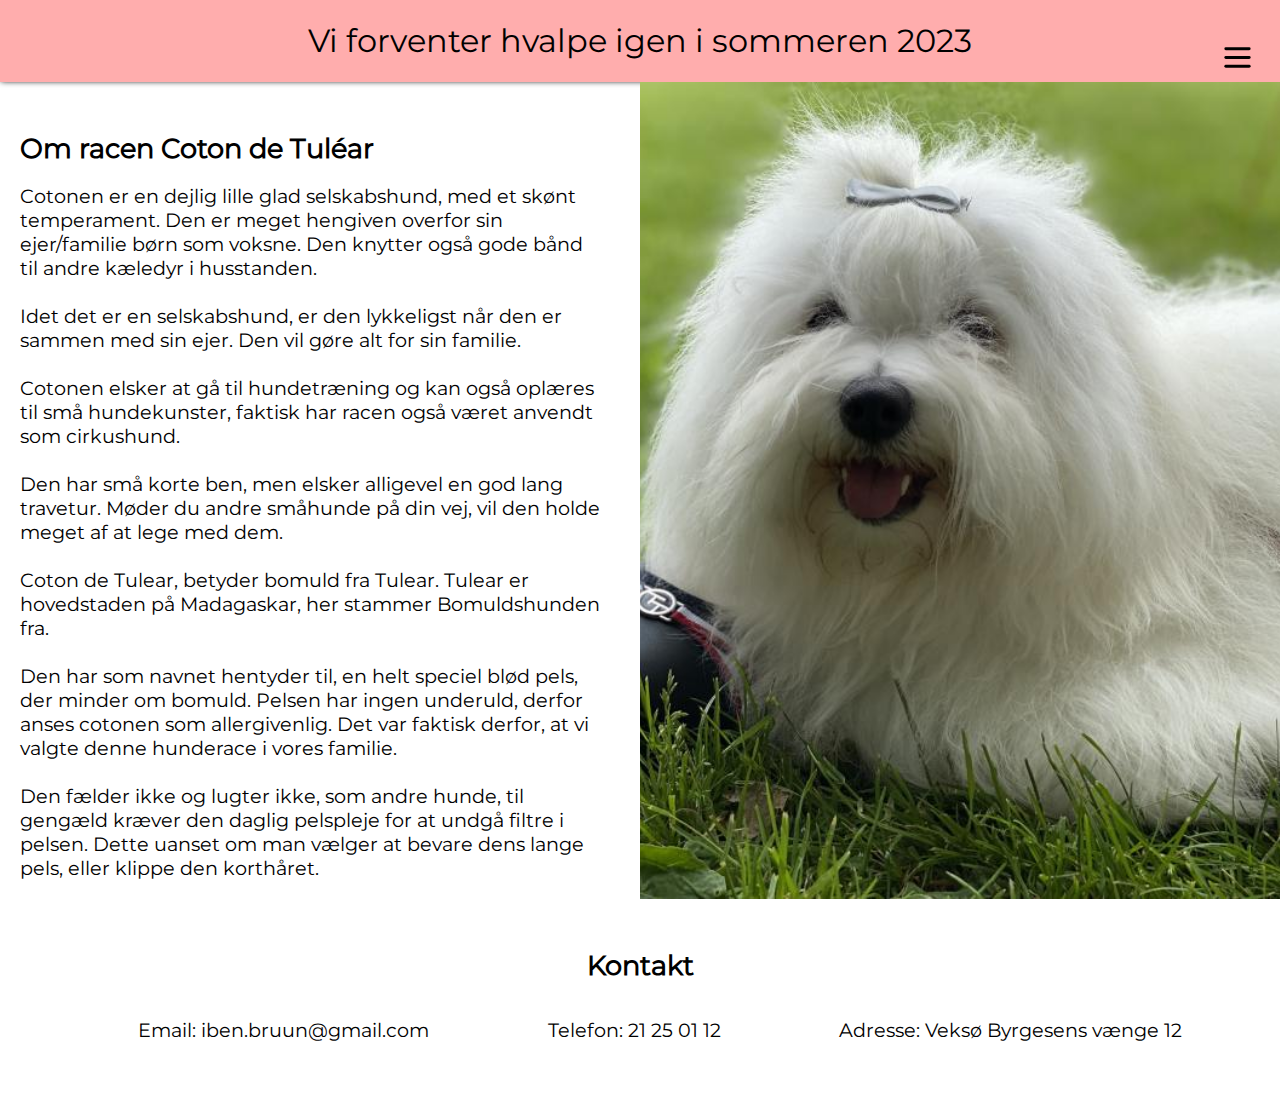
==== commit 5fbb350c: "." ====
--- a/om-racen.html
+++ b/om-racen.html
@@ -156,7 +156,9 @@
     </header>
     <main>
         <section class="announcement">
-            <h1>Vi forventer hvalpe igen i sommeren 2023</h1>
+            <div>
+                <h1>Vi forventer hvalpe igen i sommeren 2023</h1>
+            </div>
         </section>
         <section class="omracen">
             <div>
@@ -164,21 +166,27 @@
                 <p>Cotonen er en dejlig lille glad selskabshund, med et skønt temperament. Den er meget hengiven overfor
                     sin ejer/familie børn som voksne. Den knytter også gode bånd til andre kæledyr i husstanden.
                     <br>
+                    <br>
                     Idet det er en selskabshund, er den lykkeligst når den er sammen med sin ejer. Den vil gøre alt for
                     sin familie.
                     <br>
+                    <br>
                     Cotonen elsker at gå til hundetræning og kan også oplæres til små hundekunster, faktisk har racen
                     også været anvendt som cirkushund.
-                    <br>
+                    <br><br>
                     Den har små korte ben, men elsker alligevel en god lang travetur. Møder du andre småhunde på din
                     vej, vil den holde meget af at lege med dem.
                     <br>
+                    <br>
+                    <!--  -->
                     Coton de Tulear, betyder bomuld fra Tulear. Tulear er hovedstaden på Madagaskar, her stammer
                     Bomuldshunden fra.
+                    <br>
                     <br>
                     Den har som navnet hentyder til, en helt speciel blød pels, der minder om bomuld. Pelsen har ingen
                     underuld, derfor anses cotonen som allergivenlig. Det var faktisk derfor, at vi valgte denne
                     hunderace i vores familie.
+                    <br>
                     <br>
                     Den fælder ikke og lugter ikke, som andre hunde, til gengæld kræver den daglig pelspleje for at
                     undgå filtre i pelsen. Dette uanset om man vælger at bevare dens lange pels, eller klippe den
@@ -187,6 +195,7 @@
             </div>
             <img src="img/IMG_5848.png" alt="Dog at exhibition">
         </section>
+        <section class=""></section>
     </main>
     <footer>
         <h1>Kontakt</h1>
--- a/styles.css
+++ b/styles.css
@@ -91,11 +91,17 @@
     color: gray;
 }
 .announcement{
-    background-color: white;
-}
-.announcement h1{
-    text-align: center;
-    
+    background-color: hsla(360, 100%, 84%, 1);
+    display: flex;
+    justify-content: center;
+    box-shadow: 0px 0px 6px -1px rgba(0,0,0,1);
+    /* margin-bottom: 20px; */
+}
+.announcement div{
+    height: 100%;
+}
+.announcement div h1{
+    font-weight: lighter;
 }
 .welcome{
     height: 500px;
@@ -126,6 +132,7 @@
     background-image: url(/img/dogonback0.5opacity.png);
     background-repeat: no-repeat;
     background-size: cover;   
+    background-position: center right;
 }
 .kommende{
     display: flex;
@@ -191,6 +198,7 @@
     font-size: 1.2rem;
     /* width: 40vw; */
 }
+
 /* Om racen.html region */
 .omracen{
     display: flex;
@@ -205,13 +213,17 @@
 }
 .omracen div h1{
     font-size: 1.7rem;
+    margin-top: 50px;
     
 }
 .omracen div p{
     font-size: 1.2rem;
 }
 .omracen img{
-    margin-left: 0px;
+    width: 50vw;
+    margin-left: 20px;
+    object-fit: cover;
+
 }
 footer{
     background-color: white;
@@ -236,11 +248,28 @@
 }
 
 @media screen and (max-width:720px) {
+    .top-nav ul{
+        padding-left: 0;
+    }
+    .announcement h1{
+        font-size: 1.5rem;
+        
+    }
     .welcome span h1{
         font-size: 1.5rem;
     }
     .welcome span p{
         font-size: 1.2rem;
+    }
+    .background-container{
+        background-position: center right 20%;
+    }
+    .kommende span h1{
+        font-size: 1.5rem;
+
+    }
+    .kommende span p{
+        font-size: 1rem;
     }
     .about{
         padding: 0;
@@ -253,6 +282,9 @@
         display: flex;
         flex-direction: column;
     }
+    footer ul li{
+        font-size: 1rem;
+    }
 
 }
 @media screen and (max-width:470px) {
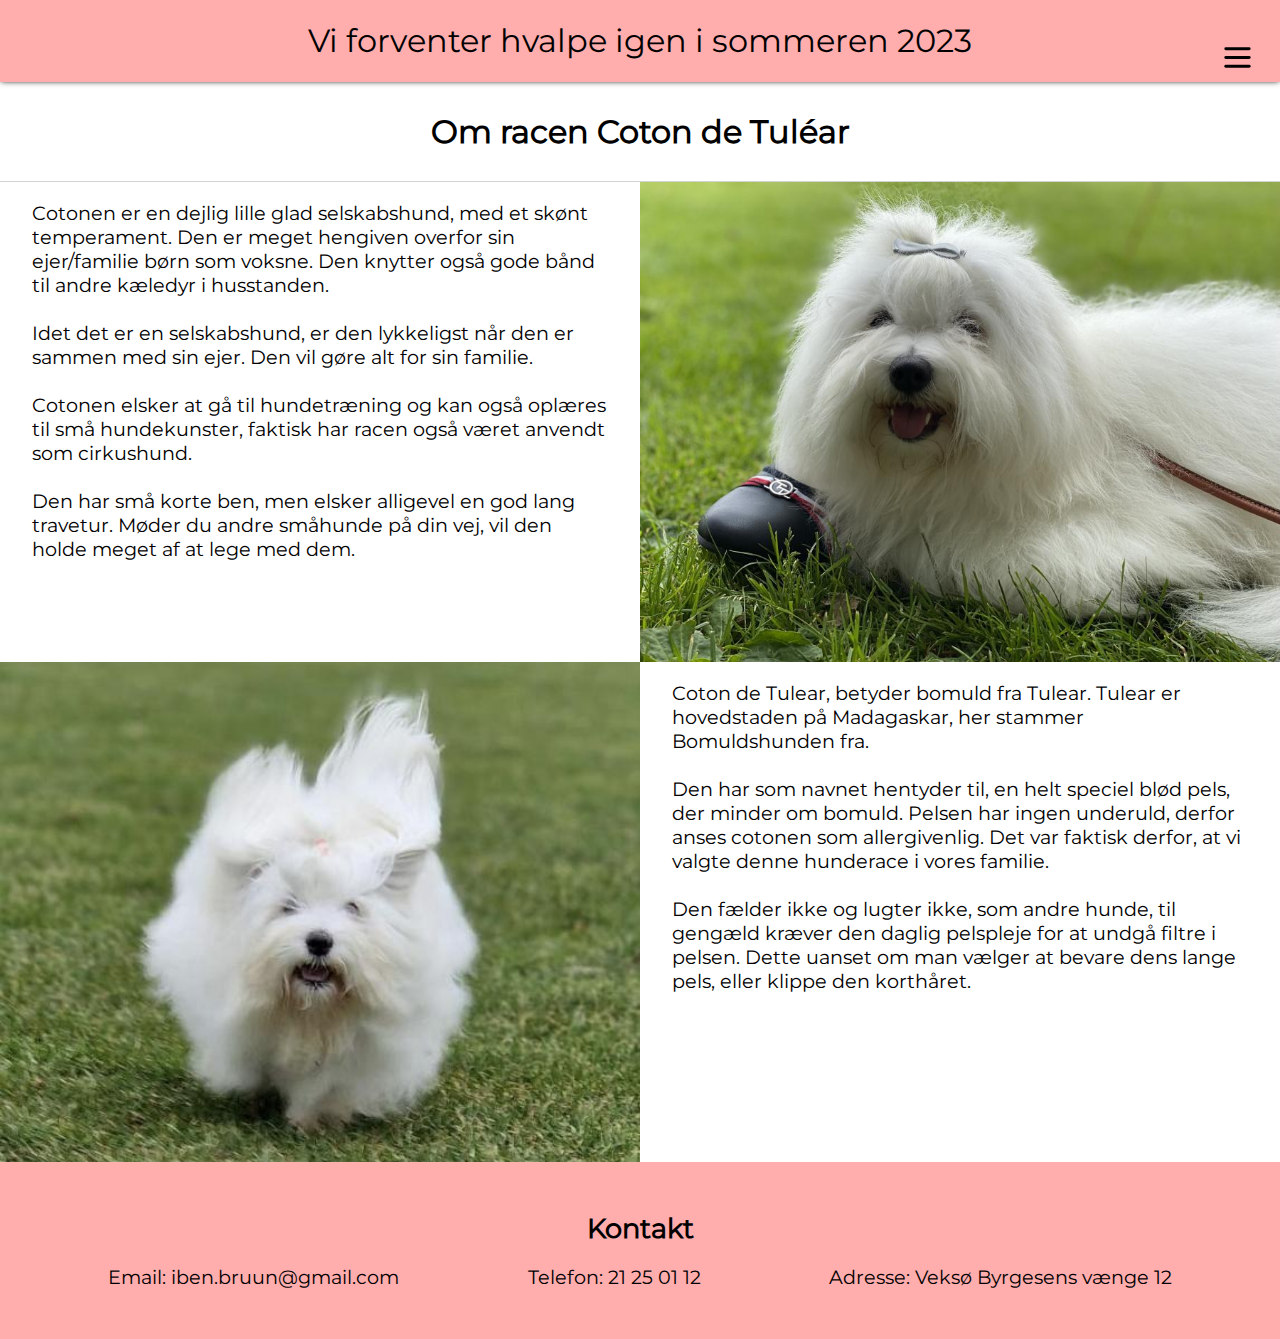
==== commit 4eb3f3d5: "make opdræt .html and om-racen.html" ====
--- a/om-racen.html
+++ b/om-racen.html
@@ -161,8 +161,9 @@
             </div>
         </section>
         <section class="omracen">
-            <div>
-                <h1>Om racen Coton de Tuléar</h1>
+            <h1>Om racen Coton de Tuléar</h1>
+            <div>
+                
                 <p>Cotonen er en dejlig lille glad selskabshund, med et skønt temperament. Den er meget hengiven overfor
                     sin ejer/familie børn som voksne. Den knytter også gode bånd til andre kæledyr i husstanden.
                     <br>
@@ -173,12 +174,31 @@
                     <br>
                     Cotonen elsker at gå til hundetræning og kan også oplæres til små hundekunster, faktisk har racen
                     også været anvendt som cirkushund.
-                    <br><br>
+                    <br>
+                    <br>
                     Den har små korte ben, men elsker alligevel en god lang travetur. Møder du andre småhunde på din
                     vej, vil den holde meget af at lege med dem.
                     <br>
                     <br>
                     <!--  -->
+                    <!-- Coton de Tulear, betyder bomuld fra Tulear. Tulear er hovedstaden på Madagaskar, her stammer
+                    Bomuldshunden fra.
+                    <br>
+                    <br>
+                    Den har som navnet hentyder til, en helt speciel blød pels, der minder om bomuld. Pelsen har ingen
+                    underuld, derfor anses cotonen som allergivenlig. Det var faktisk derfor, at vi valgte denne
+                    hunderace i vores familie.
+                    <br>
+                    <br>
+                    Den fælder ikke og lugter ikke, som andre hunde, til gengæld kræver den daglig pelspleje for at
+                    undgå filtre i pelsen. Dette uanset om man vælger at bevare dens lange pels, eller klippe den
+                    korthåret. -->
+                </p>
+            </div>
+            <img src="img/IMG_5848.png" alt="Dog at exhibition">
+            <img src="img/IMG_9706.png" alt="dog running">
+            <div>
+                <p>
                     Coton de Tulear, betyder bomuld fra Tulear. Tulear er hovedstaden på Madagaskar, her stammer
                     Bomuldshunden fra.
                     <br>
@@ -193,7 +213,7 @@
                     korthåret.
                 </p>
             </div>
-            <img src="img/IMG_5848.png" alt="Dog at exhibition">
+            
         </section>
         <section class=""></section>
     </main>
--- a/styles.css
+++ b/styles.css
@@ -95,6 +95,8 @@
     display: flex;
     justify-content: center;
     box-shadow: 0px 0px 6px -1px rgba(0,0,0,1);
+    padding-left: 10px;
+    padding-right: 10px;
     /* margin-bottom: 20px; */
 }
 .announcement div{
@@ -198,18 +200,57 @@
     font-size: 1.2rem;
     /* width: 40vw; */
 }
+.opdræt{
+    background-image: url(img/AstaPuppy.png);
+    background-repeat: no-repeat;
+    background-position: center 80%;
+    height: 100vh;
+    display: flex;
+    flex-direction: column;
+    justify-content: center;
+}
+.opdræt div{
+    background-color: hsla(0, 0%, 100%, 0.70);
+    /* background-color: white; */
+    width: 300px;
+    border: solid hsla(0, 0%, 35%, 0.30) 2px;
+    padding: 20px;
+    margin-left: 150px;
+    border-radius: 25px;
+    
+}
+.opdræt div h1{
+    margin: 0;
+    font-size: 1.7rem;
+}
+.opdræt div p{
+    font-size: 1.2rem;
+
+}
 
 /* Om racen.html region */
 .omracen{
-    display: flex;
-    justify-content: space-between;
+    display: grid;
+    grid-template-columns: 1fr 1fr;
+    /* grid-template-rows: 1fr 1fr auto; */
+}
+.omracen h1{
+    text-align: center;
+    grid-column: 1/-1;
+    border-bottom: solid lightgray 1px;
+    margin: 0px;
+    padding: 30px;
 }
 .omracen div{
     width: 100%;
+    height: 100%;
     margin: auto;
     margin-top: 0;
-    padding-left: 20px;
-    padding-right: 20px;
+    /* padding-left: 20px; */
+    display: flex;
+    justify-content: center;
+    /* padding: 0px; */
+    
 }
 .omracen div h1{
     font-size: 1.7rem;
@@ -218,15 +259,22 @@
 }
 .omracen div p{
     font-size: 1.2rem;
+    width: 45vw;
 }
 .omracen img{
     width: 50vw;
-    margin-left: 20px;
+    /* margin-left: 20px; */
     object-fit: cover;
+    max-height: 500px;
+    /* border: 1px solid black; */
+    /* box-shadow: 0px 0px 6px -1px rgba(0,0,0,1); */
+    /* margin-top: 100px; */
 
 }
 footer{
     background-color: white;
+    background-color: hsla(360, 100%, 84%, 1);
+    
     padding-top: 50px;
     /* padding-left: 200px; */
     
@@ -239,10 +287,15 @@
 footer ul{
     display: flex;
     justify-content: space-evenly;
+    margin-block-start: 0;
+    margin-block-end: 0;
+    margin-inline-start: 0px;
+    margin-inline-end: 0px;
+    padding-inline-start: 0;
 }
 footer ul li{
     margin: 20px;
-    margin-bottom: 40px;
+    margin-bottom: 50px;
     font-size: 1.2rem;
     list-style-type: none;
 }
@@ -277,7 +330,33 @@
     .about div{
         flex-direction: column
     }
-    
+    /* .omracen div{
+        padding: 0px;
+    } */
+    .opdræt{
+        align-items: center;
+    }
+    .opdræt div{
+        margin: 0px;
+        
+    }
+    .omracen{
+        display: flex;
+        flex-direction: column;
+    }
+    
+    .omracen img:nth-of-type(1){
+        width: 100%;
+        margin-bottom: 20px;
+    }
+    .omracen img:nth-of-type(2){
+        display: none;
+    }
+    .omracen div p{
+        margin: 0px;
+        padding: 0px;
+        width: 90%;
+    }
     footer ul{
         display: flex;
         flex-direction: column;
@@ -291,5 +370,12 @@
     .about img{
         display: none;
     }
+    .omracen h1{
+        padding-top: 20px;
+        padding-bottom: 20px;
+    }
+    .omracen div:nth-of-type(2) p{
+        margin-bottom: 20px;
+    }
     
 }